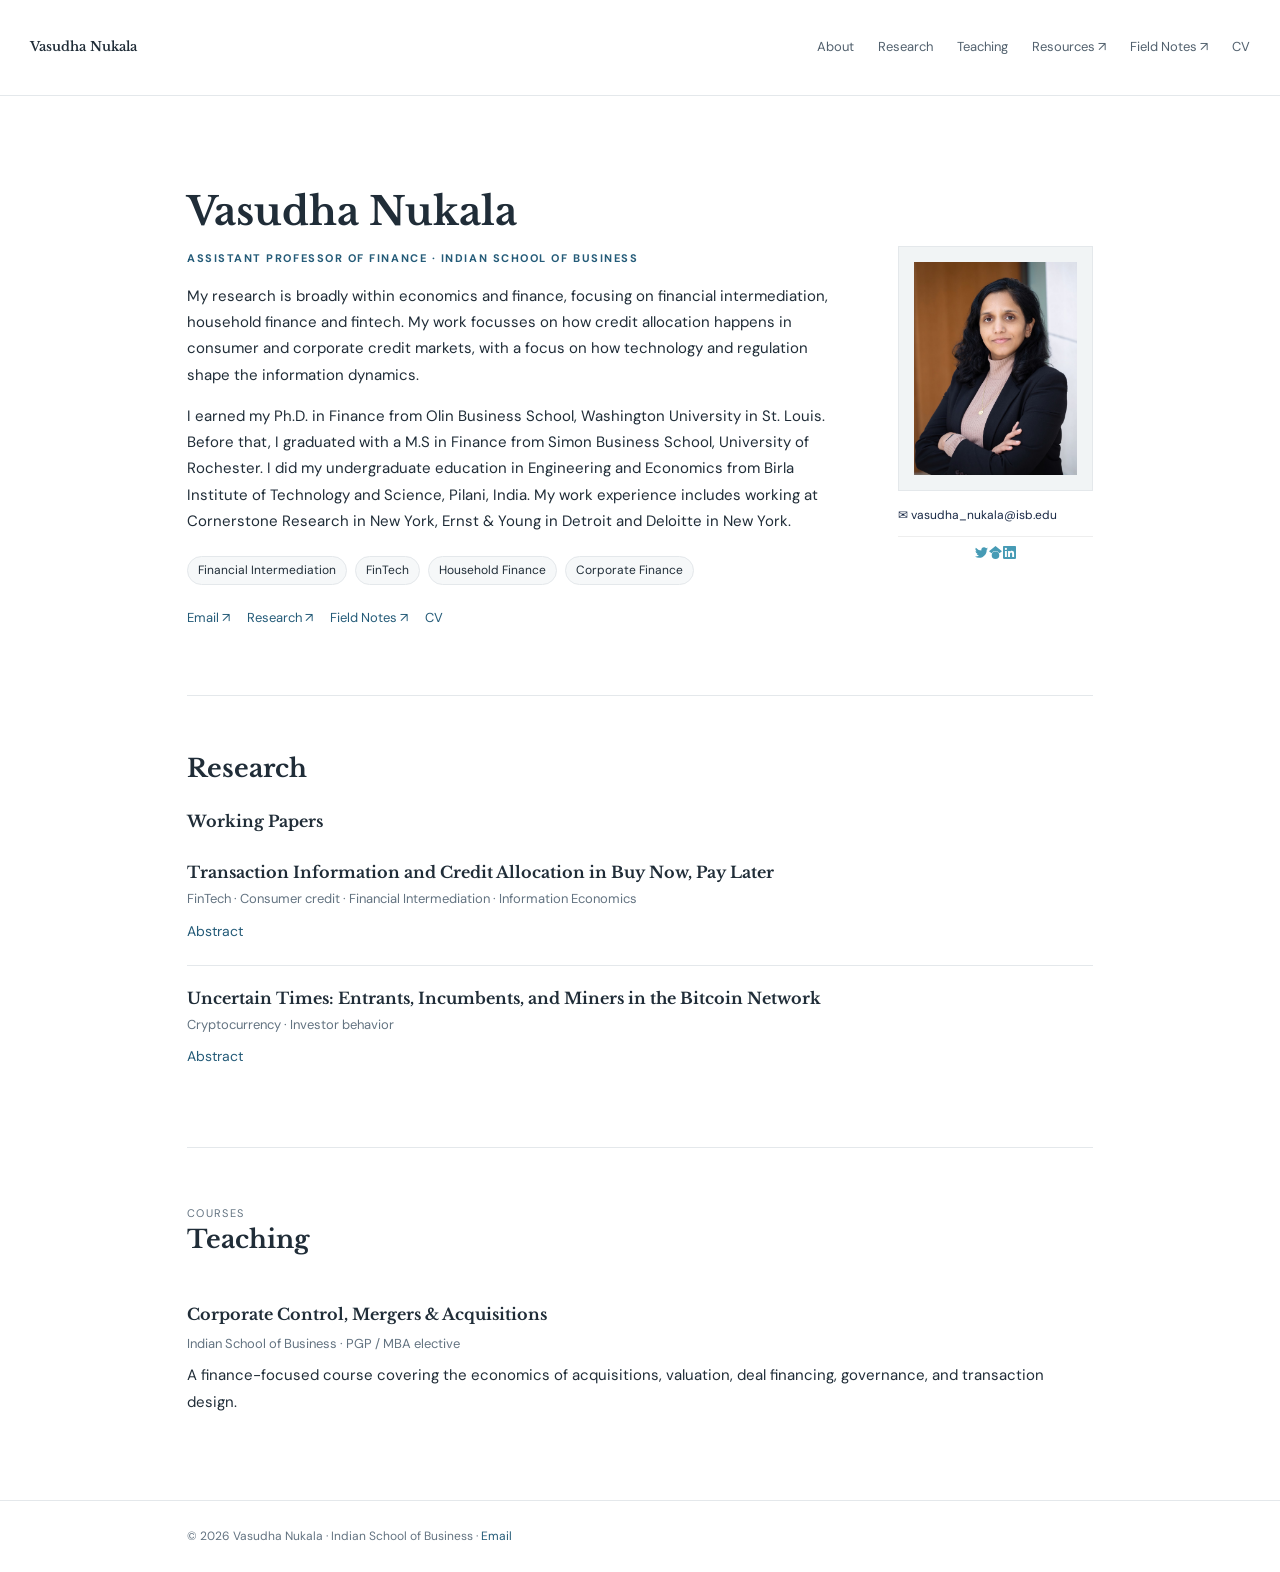
==== index.html @ 5971264e "Update email display with envelope icon" ====
<!doctype html>
<html lang="en">
<head>
  <meta charset="utf-8">
  <meta name="viewport" content="width=device-width, initial-scale=1">
  <meta name="description" content="Vasudha Nukala — Assistant Professor of Finance at the Indian School of Business. Research, teaching and field notes.">
  <title>Vasudha Nukala | Finance</title>
  <link rel="stylesheet" href="style.css">
</head>
<body>

  <!-- NAVIGATION -->
  <header class="top">
    <div class="wrap nav">
      <a class="brand" href="index.html">Vasudha Nukala</a>
      <nav class="links">
        <a href="index.html#about">About</a>
        <a href="index.html#research">Research</a>
        
        <a href="index.html#teaching">Teaching</a>
        <a href="resources/">Resources ↗</a>
        <a href="notebook/">Field Notes ↗</a>
        <a href="index.html#cv">CV</a>
      </nav>
    </div>
  </header>

  <div class="wrap">

    <!-- ABOUT -->
    <section class="hero" id="about" style="border:0">
      <div>
        <h1>Vasudha Nukala</h1>

        <div class="eyebrow">
        Assistant Professor of Finance · Indian School of Business
        </div>
        <p>
          My research is broadly within economics and finance, focusing on financial intermediation, household finance and fintech. 
          My work focusses on how credit allocation happens in consumer and corporate credit markets,  
          with a focus on how technology and regulation shape the information dynamics.
        </p>

        
        <p>
          I earned my Ph.D. in Finance from Olin Business School, Washington University in St. Louis.
          Before that, I graduated with a M.S in Finance from Simon Business School, University of Rochester. 
          I did my undergraduate education in Engineering and Economics from Birla Institute of Technology and Science, Pilani, India. 
          My work experience includes working at Cornerstone Research in New York, Ernst & Young in Detroit and Deloitte in New York. 
        </p>
                                                                                             
        <div class="pills">
          <span class="pill">Financial Intermediation</span>
          <span class="pill">FinTech</span>
          <span class="pill">Household Finance</span>
          <span class="pill">Corporate Finance</span>
        </div>

        <div class="actions">
          <a href="mailto:Vasudha_Nukala@isb.edu">Email ↗</a>
          <a href="research/">Research ↗</a>
          <a href="notebook/">Field Notes ↗</a>
          <a href="#cv">CV </a>
        </div>
      </div>
      <div class="profile">
  <div class="profile">
  <div class="photo">
    <img src="vasudha.jpg" alt="Vasudha Nukala">
  </div>

  <div class="photo-contact">
  <a href="mailto:Vasudha_Nukala@isb.edu">
    <span>✉ vasudha_nukala@isb.edu</span>
  </a>
</div>
    
  <div class="social-links" aria-label="Social profiles">
    <!-- Twitter / X -->
    <a
  class="twitter-link"
  href="https://x.com/vasu_nukala1"
  target="_blank"
  rel="noopener noreferrer"
  aria-label="Twitter"
  title="Twitter"
>
  <svg viewBox="0 0 24 24" aria-hidden="true">
    <path d="M23.954 4.57a10 10 0 0 1-2.825.775 4.958 4.958 0 0 0 2.163-2.723 9.99 9.99 0 0 1-3.127 1.195 4.916 4.916 0 0 0-8.384 4.482A13.944 13.944 0 0 1 1.64 3.162a4.916 4.916 0 0 0 1.523 6.558 4.903 4.903 0 0 1-2.229-.616v.061a4.918 4.918 0 0 0 3.946 4.818 4.935 4.935 0 0 1-2.224.084 4.923 4.923 0 0 0 4.6 3.419A9.869 9.869 0 0 1 0 19.52a13.94 13.94 0 0 0 7.548 2.212c9.057 0 14.01-7.503 14.01-14.01 0-.213-.005-.425-.014-.636a10.013 10.013 0 0 0 2.46-2.548Z"/>
  </svg>
</a>

    <!-- Google Scholar -->
    <a
      href="https://scholar.google.com/citations?user=71y-cvsAAAAJ&amp;hl=en"
      target="_blank"
      rel="noopener noreferrer"
      aria-label="Google Scholar"
      title="Google Scholar"
    >
      <svg viewBox="0 0 24 24" aria-hidden="true">
        <path d="M12 24a7 7 0 1 1 0-14 7 7 0 0 1 0 14ZM12 0 0 9.5l4.838 3.94A8 8 0 0 1 12 9a8 8 0 0 1 7.162 4.44L24 9.5Z"/>
      </svg>
    </a>

    <!-- LinkedIn: replace the feed URL with your profile URL -->
    <a
      href="https://www.linkedin.com/feed/"
      target="_blank"
      rel="noopener noreferrer"
      aria-label="LinkedIn"
      title="LinkedIn"
    >
      <svg viewBox="0 0 24 24" aria-hidden="true">
        <path d="M20.447 20.452h-3.554v-5.569c0-1.328-.027-3.037-1.852-3.037-1.853 0-2.136 1.445-2.136 2.939v5.667H9.351V9h3.414v1.561h.049c.476-.9 1.637-1.85 3.37-1.85 3.601 0 4.267 2.37 4.267 5.455v6.286ZM5.337 7.433a2.062 2.062 0 1 1 0-4.124 2.062 2.062 0 0 1 0 4.124Zm1.782 13.019H3.555V9h3.564v11.452ZM22.225 0H1.771C.792 0 0 .774 0 1.729v20.542C0 23.227.792 24 1.771 24h20.451C23.2 24 24 23.227 24 22.271V1.729C24 .774 23.2 0 22.222 0Z"/>
      </svg>
    </a>
  </div>
</div>
  </div>

    </section>

    <!-- RESEARCH -->
    <section id="research">
      <h2>Research</h2>

      <h3>Working Papers</h3>

      <div class="paper">
        <h3>Transaction Information and Credit Allocation in Buy Now, Pay Later</h3>
        <div class="meta">FinTech · Consumer credit · Financial Intermediation · Information Economics </div>
        <details>
          <summary>Abstract</summary>
          <p>
            We study how transaction-level information affects screening and the allocation of consumer credit in buy now, pay later lending. 
            Using lender application and loan data and randomized approvals, the project examines the information content of transaction signals and 
            their implications for access to credit and borrower outcomes.
          </p>
        </details>
      </div>

      <div class="paper">
        <h3>Uncertain Times: Entrants, Incumbents, and Miners in the Bitcoin Network</h3>
        <div class="meta">Cryptocurrency · Investor behavior  </div>
        <details>
          <summary>Abstract</summary>
          <p>This project examines how economic uncertainty affects entry and trading behavior in the Bitcoin network, distinguishing new users, existing holders, and miners.</p>
        </details>
      </div>

     <!-- RESEARCH IN PROGRESS - HIDDEN FOR NOW

    <h3 style="margin-top:35px">Research in Progress</h3>

    <div class="paper">
      <h3>Private Credit, BDCs, and Financial Intermediation</h3>
      <div class="meta">Private credit · Bank and nonbank lending</div>
      </div>

    <div class="paper">
    <h3>Gender Norms and Financial Control Within Households</h3>
    <div class="meta">Household finance · India</div>
    </div>

    <div class="paper">
    <h3>Privacy, Information, and FinTech Credit Markets</h3>
    <div class="meta">FinTech · Data regulation</div>
    </div>

    -->
      
    </section>

 <!-- PRESENTATIONS - HIDDEN FOR NOW
    <section id="presentations">
      <div class="section-kicker">Conferences &amp; seminars</div>
      <h2>Presentations</h2>
      <div class="year">
        <strong>2026</strong>
        <ul class="clean">
          <li>ABFER, Singapore — research poster</li>
          <li>Boulder Summer Conference — research poster</li>
          <li>Midwest Finance Association, Chicago — discussant</li>
        </ul>
      </div>
      <p class="meta">Selected activities only. Please verify formal conference names and presentation roles before publishing.</p>
    </section>
-->
    <!-- TEACHING -->
    <section id="teaching">
      <div class="section-kicker">Courses</div>
      <h2>Teaching</h2>
      <div class="paper">
        <h3>Corporate Control, Mergers &amp; Acquisitions</h3>
        <p class="meta">Indian School of Business · PGP / MBA elective</p>
        <p>A finance-focused course covering the economics of acquisitions, valuation, deal financing, governance, and transaction design.</p>
      </div>
    </section>


  </div>

  <!-- FOOTER -->
  <footer class="footer">
    <div class="wrap">© 2026 Vasudha Nukala · Indian School of Business · <a href="mailto:vasudha_nukala@isb.edu">Email</a></div>
  </footer>

</body>
</html>
---- style.css ----
/* ==========================================
   1. FONTS
   ========================================== */

@import url('https://fonts.googleapis.com/css2?family=DM+Sans:wght@400;500;600;700&family=Libre+Baskerville:wght@400;700&display=swap');


/* ==========================================
   2. COLORS
   ========================================== */

:root {
  --ink: #202d38;
  --muted: #637381;
  --accent: #245b78;
  --line: #e4e8eb;
  --paper: #fff;
  --soft: #f6f8f9;
}


/* ==========================================
   3. GENERAL PAGE STYLING
   ========================================== */

* {
  box-sizing: border-box;
}

html {
  scroll-behavior: smooth;
}

body {
  margin: 0;
  background: var(--paper);
  color: var(--ink);
  font: 15px/1.75 'DM Sans', Arial, sans-serif;
}

a {
  color: var(--accent);
  text-decoration: none;
}

a:hover {
  text-decoration: underline;
}


/* ==========================================
   4. PAGE WIDTH
   ========================================== */

.wrap {
  max-width: 970px;
  margin: auto;
  padding: 0 32px;
}


/* ==========================================
   5. HEADER AND NAVIGATION
   ========================================== */

.top {
  position: sticky;
  top: 0;
  background: rgba(255, 255, 255, .97);
  border-bottom: 1px solid var(--line);
  z-index: 5;
}

.nav {
  display: flex;
  justify-content: space-between;
  align-items: center;
  gap: 16px;
  min-height: 68px;
}

.brand {
  font-family: 'Libre Baskerville', Georgia, serif;
  font-size: 17px;
  font-weight: bold;
  color: var(--ink);
}

.links {
  display: flex;
  gap: 21px;
  flex-wrap: wrap;
  font-size: 13px;
}

.links a {
  color: #52616e;
}


/* ==========================================
   6. HOMEPAGE INTRODUCTION
   ========================================== */

.hero {
  display: grid;
  grid-template-columns: 1fr 195px;
  gap: 50px;
  align-items: center;
  padding: 80px 0 65px;
}

.eyebrow {
  text-transform: uppercase;
  letter-spacing: .14em;
  font-size: 11px;
  color: var(--accent);
  font-weight: 700;
}


/* ==========================================
   7. HEADINGS
   ========================================== */

h1,
h2,
h3 {
  font-family: 'Libre Baskerville', Georgia, serif;
  line-height: 1.35;
}

h1 {
  font-size: 39px;
  margin: 10px 0;
}

h2 {
  font-size: 25px;
  margin: 0 0 25px;
}

h3 {
  font-size: 16px;
  margin: 0 0 8px;
}

.hero p {
  max-width: 650px;
}


/* ==========================================
   8. TEXT AND METADATA
   ========================================== */

.muted,
.meta {
  color: var(--muted);
}

.meta {
  font-size: 13px;
}


/* ==========================================
   9. PROFILE PHOTOGRAPH
   ========================================== */

.photo {
  height: 245px;
  background: #f1f4f5;
  border: 1px solid var(--line);
  display: flex;
  align-items: center;
  justify-content: center;
  color: #8896a1;
  text-align: center;
  font-size: 12px;
  padding: 15px;
}

.photo img {
  width: 100%;
  height: 100%;
  object-fit: cover;
}


/* ==========================================
   10. RESEARCH INTEREST TAGS
   ========================================== */

.pills {
  display: flex;
  flex-wrap: wrap;
  gap: 8px;
  margin: 22px 0;
}

.pill {
  font-size: 12px;
  background: var(--soft);
  border: 1px solid var(--line);
  padding: 3px 10px;
  border-radius: 20px;
}


/* ==========================================
   11. QUICK LINKS
   ========================================== */

.actions {
  display: flex;
  gap: 17px;
  flex-wrap: wrap;
  font-size: 13px;
}


/* ==========================================
   12. PAGE SECTIONS
   ========================================== */

section {
  padding: 56px 0;
  border-top: 1px solid var(--line);
}

.section-kicker {
  font-size: 11px;
  text-transform: uppercase;
  letter-spacing: .12em;
  color: var(--muted);
}


/* ==========================================
   13. RESEARCH PAPERS
   ========================================== */

.paper {
  padding: 22px 0;
  border-bottom: 1px solid var(--line);
}

.paper:last-child {
  border: 0;
}

.paper h3 {
  margin: 0 0 4px;
}

.paper p {
  margin: 7px 0;
}

.paper details {
  margin-top: 8px;
  font-size: 14px;
}

.paper summary {
  color: var(--accent);
  cursor: pointer;
  display: inline-block;
}


/* ==========================================
   14. PRESENTATIONS BY YEAR
   ========================================== */

.year {
  display: grid;
  grid-template-columns: 85px 1fr;
  gap: 15px;
  margin: 20px 0;
}

.year strong {
  color: var(--accent);
}


/* ==========================================
   15. LISTS
   ========================================== */

ul.clean {
  padding-left: 19px;
  margin: 0;
}

li {
  margin: 6px 0;
}


/* ==========================================
   16. FOOTER
   ========================================== */

.footer {
  border-top: 1px solid var(--line);
  padding: 25px 0;
  color: var(--muted);
  font-size: 12px;
}


/* ==========================================
   17. NOTEBOOK PAGE
   ========================================== */

.notebook {
  max-width: 740px;
  margin: 65px auto 90px;
  padding: 0 30px;
}

.notebook h1 {
  font-size: 32px;
}

.notebook h2 {
  font-size: 20px;
  margin-top: 50px;
  border-bottom: 1px solid var(--line);
  padding-bottom: 12px;
}

.entry {
  display: flex;
  justify-content: space-between;
  gap: 20px;
  padding: 12px 0;
  border-bottom: 1px solid #eef0f2;
}

.entry span {
  color: var(--muted);
  font-size: 12px;
  white-space: nowrap;
}


/* ==========================================
   18. NOTE BOXES
   ========================================== */

.note {
  background: var(--soft);
  padding: 15px 18px;
  font-size: 13px;
  color: var(--muted);
  border-left: 2px solid var(--accent);
}


/* ==========================================
   19. MOBILE RESPONSIVENESS
   ========================================== */

@media (max-width: 720px) {

  .wrap {
    padding: 0 20px;
  }

  .nav {
    align-items: flex-start;
    padding: 15px 0;
    flex-direction: column;
  }

  .links {
    gap: 12px;
  }

  .hero {
    grid-template-columns: 1fr;
    padding: 42px 0;
    gap: 20px;
  }

  .photo {
    height: 170px;
    width: 145px;
    grid-row: 1;
  }

  h1 {
    font-size: 31px;
  }

  .year {
    grid-template-columns: 1fr;
    gap: 0;
  }

  section {
    padding: 40px 0;
  }

}


/* HEADER LAYOUT */

.top .wrap {
  max-width: none;
  width: 100%;
  padding-left: 30px;
  padding-right: 30px;
  box-sizing: border-box;
}

.nav {
  display: flex;
  justify-content: space-between;
  align-items: center;
}

.links {
  display: flex;
  align-items: center;
  gap: 24px;
  margin-left: auto;
}

/* HEADER HEIGHT */

.top .nav {
  min-height: 95px;
}

.brand {
  font-size: 22px;
  font-weight: 600;
}

.social-links {
  display: flex;
  justify-content: center;
  align-items: center;
  gap: 8px;
  margin-top: 10px;
}

.social-links a {
  display: inline-flex;
  align-items: center;
  justify-content: center;
  width: 16px;
  height: 16px;
  color: #217a95;
  text-decoration: none;
}

.social-links svg {
  width: 14px;
  height: 14px;
  fill: currentColor;
}

.social-links a:hover {
  color: #14546a;
}

.social-links a:focus-visible {
  outline: 2px solid #217a95;
  outline-offset: 3px;
}

.profile .social-links {
  display: flex;
  justify-content: center;
  align-items: center;
  gap: 7px;
  margin-top: 8px;
}

.profile .social-links a {
  display: inline-flex;
  align-items: center;
  justify-content: center;
  width: 14px;
  height: 14px;
  min-width: 0;
  min-height: 0;
  padding: 0;
  border: 0;
  background: none;
  color: #217a95;
  text-decoration: none;
}

.profile .social-links svg {
  display: block;
  width: 12px;
  height: 12px;
  fill: currentColor;
}

.profile .social-links .twitter-link {
  color: #1da1f2;
}

.profile .social-links {
  display: flex;
  justify-content: center;
  align-items: center;
  gap: 0;
  margin-top: 8px;
}

.profile .social-links a,
.profile .social-links .twitter-link {
  width: 14px;
  height: 14px;
  padding: 0;
  margin: 0;
  color: #479bb5;
}

.profile .social-links svg {
  display: block;
  width: 13px;
  height: 13px;
  fill: currentColor;
}

.photo-contact {
  margin-top: 14px;
  border-bottom: 1px solid #eeeeee;
  padding-bottom: 10px;
}

.photo-contact a {
  display: flex;
  align-items: center;
  gap: 9px;
  color: #172744;
  font-size: 12px;
  text-decoration: none;
}

.photo-contact svg {
  width: 14px;
  height: 14px;
  flex-shrink: 0;
  fill: none;
  stroke: #b8b8b8;
  stroke-width: 1.4;
}

.photo-contact a:hover {
  text-decoration: underline;
}

.top .brand,
.top .links a {
  font-size: 13px;
}
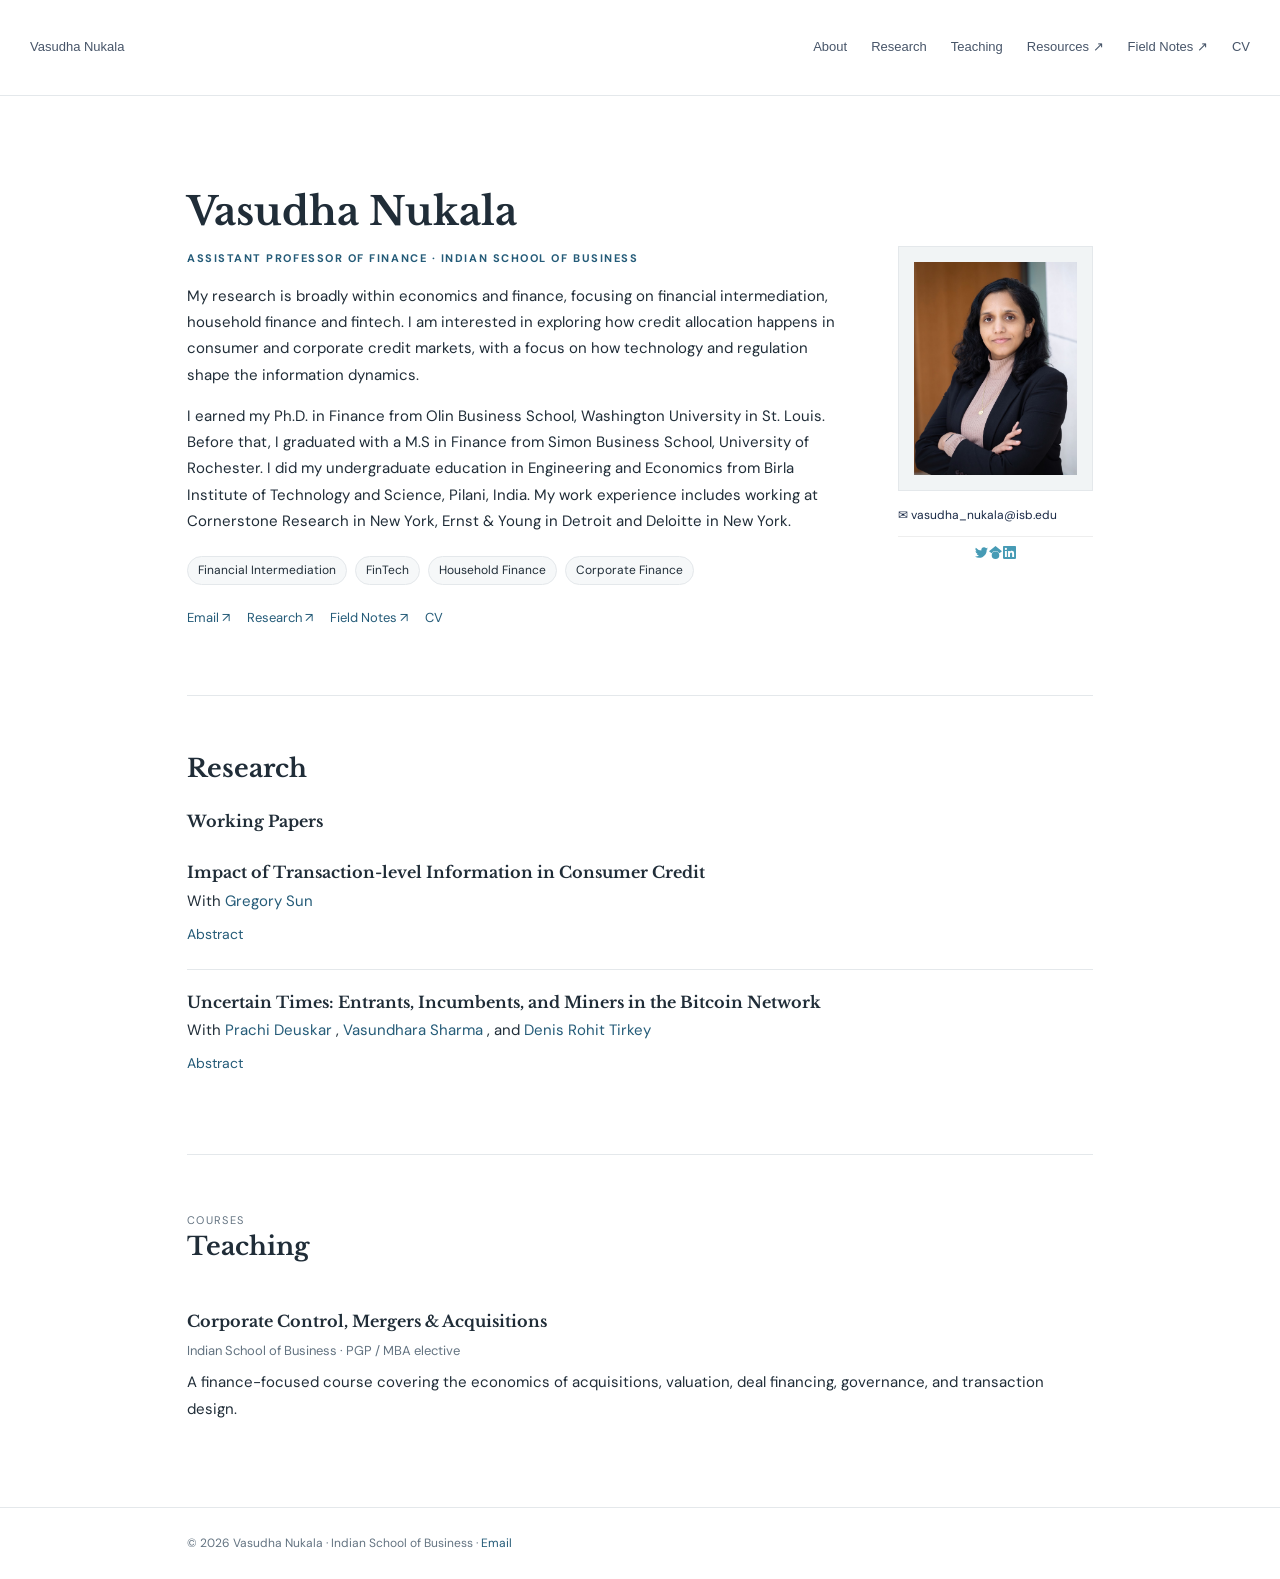
==== commit 67d8521f: "Revise research description and add co-authors Updated research focus and added co-authors for paper" ====
--- a/index.html
+++ b/index.html
@@ -37,7 +37,7 @@
         </div>
         <p>
           My research is broadly within economics and finance, focusing on financial intermediation, household finance and fintech. 
-          My work focusses on how credit allocation happens in consumer and corporate credit markets,  
+          I am interested in exploring how credit allocation happens in consumer and corporate credit markets,  
           with a focus on how technology and regulation shape the information dynamics.
         </p>
 
@@ -128,24 +128,54 @@
       <h3>Working Papers</h3>
 
       <div class="paper">
-        <h3>Transaction Information and Credit Allocation in Buy Now, Pay Later</h3>
-        <div class="meta">FinTech · Consumer credit · Financial Intermediation · Information Economics </div>
+        <h3>Impact of Transaction-level Information in Consumer Credit</h3>
+        <div class="coauthors">
+        With <a href="https://sites.google.com/view/gregory-sun" target="_blank" rel="noopener">
+          Gregory Sun
+          </a>
+        </div>
+        
+        
         <details>
           <summary>Abstract</summary>
           <p>
-            We study how transaction-level information affects screening and the allocation of consumer credit in buy now, pay later lending. 
-            Using lender application and loan data and randomized approvals, the project examines the information content of transaction signals and 
-            their implications for access to credit and borrower outcomes.
+           Does granular data fintech lenders observe at point-of-sale help or harm consumers? 
+            Using applications data from an online lender, we show transaction data predicts default and shapes approval and pricing. 
+            A lender-run experiment originating otherwise-rejected applications establishes the access margin, where these applicants default more than twice as often as similar approved borrowers. 
+            On pricing, a structural model shows richer information does not enable surplus-extracting personalized pricing because the lender prices near-competitively. 
+            Restricting lenders to credit-bureau data would deny credit to more than one in ten approved borrowers while admitting worse risks. 
+            Transaction data therefore benefits consumers primarily through allocation.
           </p>
         </details>
       </div>
 
+      
       <div class="paper">
         <h3>Uncertain Times: Entrants, Incumbents, and Miners in the Bitcoin Network</h3>
-        <div class="meta">Cryptocurrency · Investor behavior  </div>
+        <div class="coauthors">
+        With
+        <a href="https://www.prachideuskar.com" target="_blank" rel="noopener">
+        Prachi Deuskar </a>,
+        <a href="https://www.isb.edu/faculty-and-research/faculty-directory/vasundhara-sharma" target="_blank" rel="noopener">
+          Vasundhara Sharma </a>,
+        and
+        <a href="" target="_blank" rel="noopener">
+        Denis Rohit Tirkey </a>
+        </div>
+        
         <details>
           <summary>Abstract</summary>
-          <p>This project examines how economic uncertainty affects entry and trading behavior in the Bitcoin network, distinguishing new users, existing holders, and miners.</p>
+          <p>
+            Cryptocurrency value depends on network adoption, yet the forces driving network evolution remain poorly understood. 
+            We investigate how cryptocurrency networks respond to economic policy uncertainty, combining a cross-country panel of application downloads with transaction-level Bitcoin data 
+            from 2014-2024 to trace adoption and participant behavior. 
+            Crypto-app downloads rise with country-level policy uncertainty while comparable non-crypto apps do not, isolating a crypto-specific response.
+            On-chain, network expansion reflects complementary responses across participants. New users enter as net buyers, while incumbents and miners move toward the sell side. 
+            Simultaneously, new miners enter, committing capital and strengthening network infrastructure, consistent with liquidity provision by incumbents rather than informed exit. 
+            These patterns remain strong during uncertainty episodes exogenous to macrofinancial conditions and reverse when crypto-native uncertainty dominates, 
+            supporting the demand-for-policy-insulation channel. Together, our findings show how policy uncertainty expands cryptocurrency networks while reallocating 
+            liquidity and infrastructure provision across participants, revealing how uncertainty impacts network evolution. 
+          </p>
         </details>
       </div>
 
--- a/style.css
+++ b/style.css
@@ -567,3 +567,13 @@
 .top .links a {
   font-size: 13px;
 }
+
+header.top a.brand,
+header.top nav.links a {
+  font-family: Arial, sans-serif !important;
+  font-size: 13px !important;
+  font-weight: 400 !important;
+  font-style: normal !important;
+  letter-spacing: normal !important;
+  color: #475569 !important;
+}
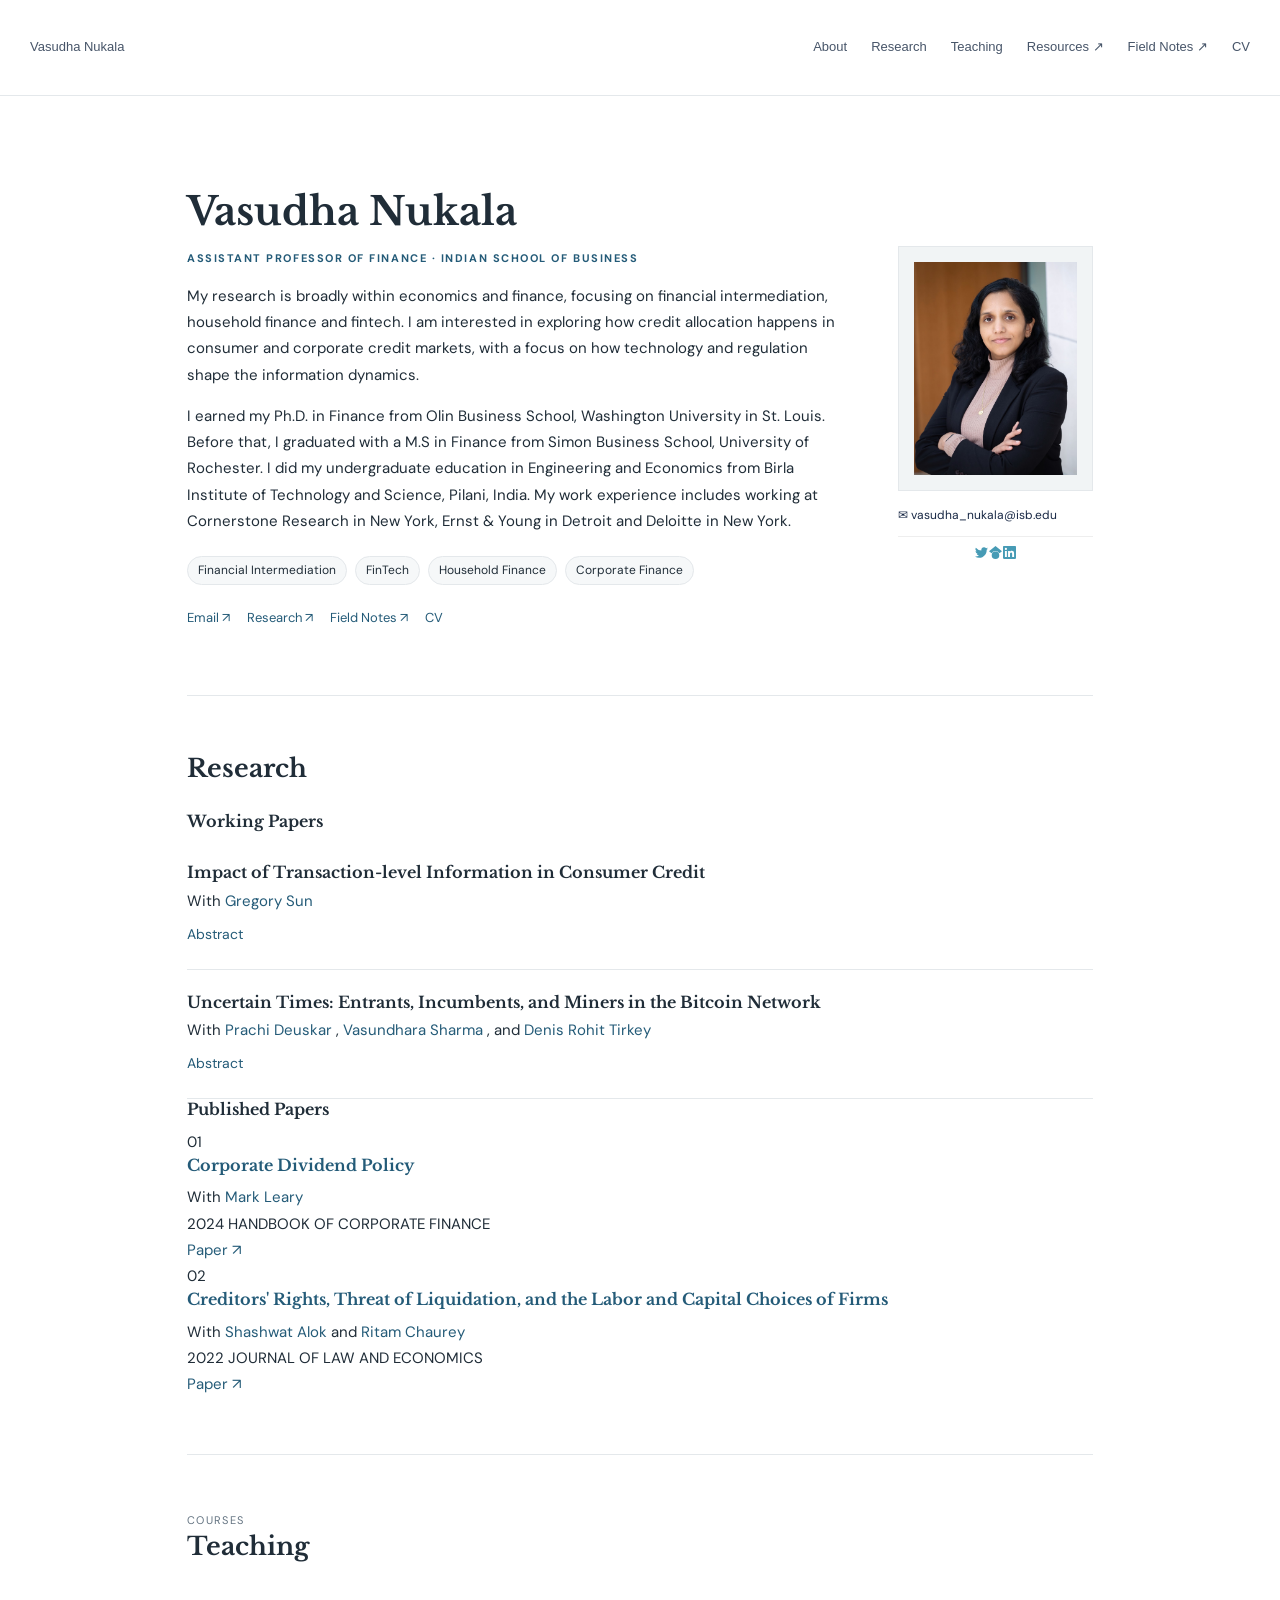
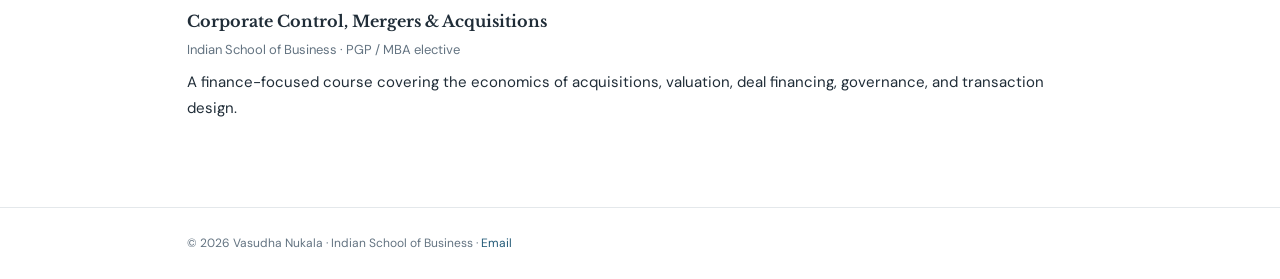
==== commit d7a26b78: "Add published papers section to index.html Added section for published papers with details and links" ====
--- a/index.html
+++ b/index.html
@@ -199,6 +199,59 @@
     </div>
 
     -->
+
+
+      
+<!-- PUBLISHED PAPERS -->
+<h3 class="research-subheading">Published Papers</h3>
+
+<div class="published-paper">
+  <div class="paper-number">01</div>
+  <div class="published-paper-content">
+    <h3>
+      <a href="PAPER_URL">Corporate Dividend Policy</a>
+    </h3>
+
+    <div class="coauthors">
+      With <a href="https://sites.wustl.edu/leary/">Mark Leary</a>
+    </div>
+
+    <div class="publication-info">
+      <span>2024</span>
+      <span class="journal-badge">HANDBOOK OF CORPORATE FINANCE</span>
+    </div>
+
+    <div class="paper-links">
+      <a href="https://www.elgaronline.com/edcollchap/book/9781800373891/book-part-9781800373891-10.xml">Paper ↗</a>
+    </div>
+  </div>
+</div>
+
+<div class="published-paper">
+  <div class="paper-number">02</div>
+  <div class="published-paper-content">
+    <h3>
+      <a href="PAPER_URL">
+        Creditors' Rights, Threat of Liquidation, and the Labor and Capital Choices of Firms
+      </a>
+    </h3>
+
+    <div class="coauthors">
+      With <a href="https://www.shashwatalok.com">Shashwat Alok</a>
+      and <a href="https://sites.google.com/site/ritamchaurey/home">Ritam Chaurey</a>
+    </div>
+
+    <div class="publication-info">
+      <span>2022</span>
+      <span class="journal-badge">JOURNAL OF LAW AND ECONOMICS</span>
+    </div>
+
+    <div class="paper-links">
+      <a href="https://www.journals.uchicago.edu/doi/full/10.1086/720962">Paper ↗</a>
+    </div>
+  </div>
+</div>
+
       
     </section>
 
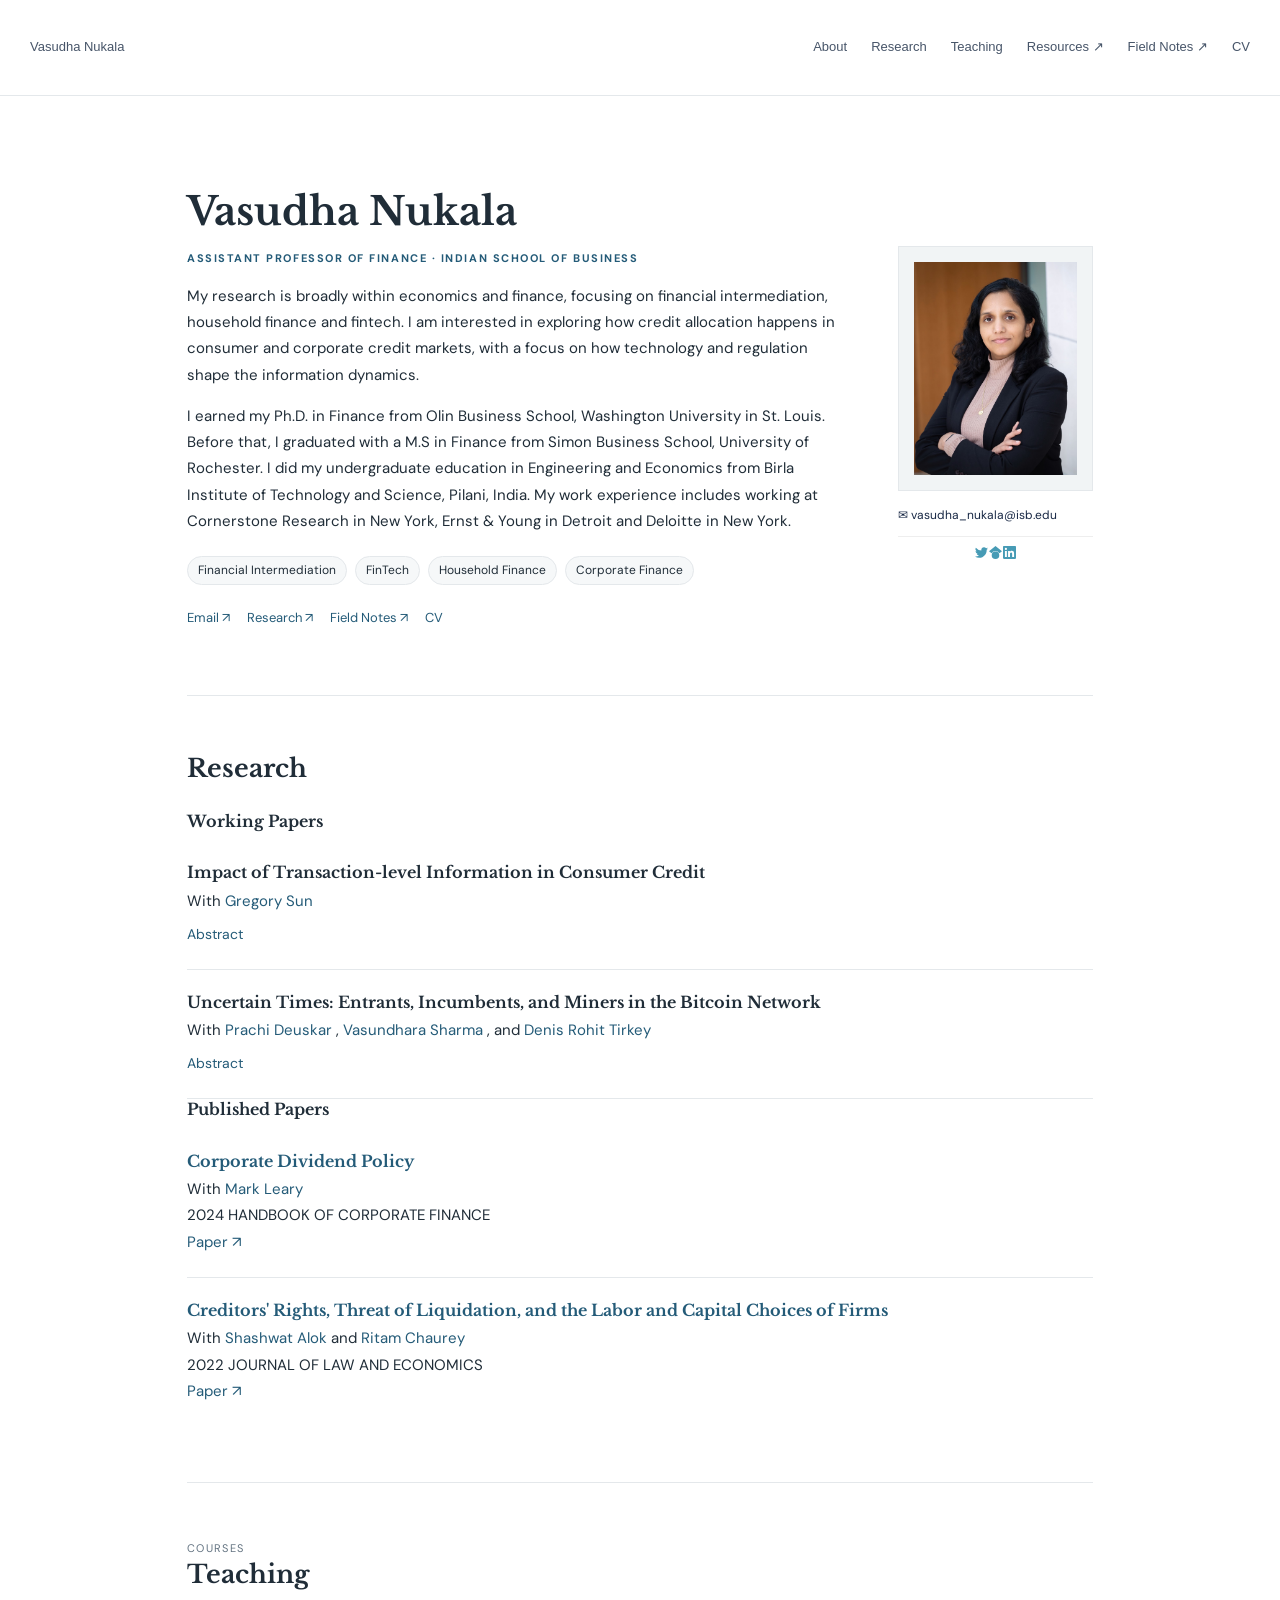
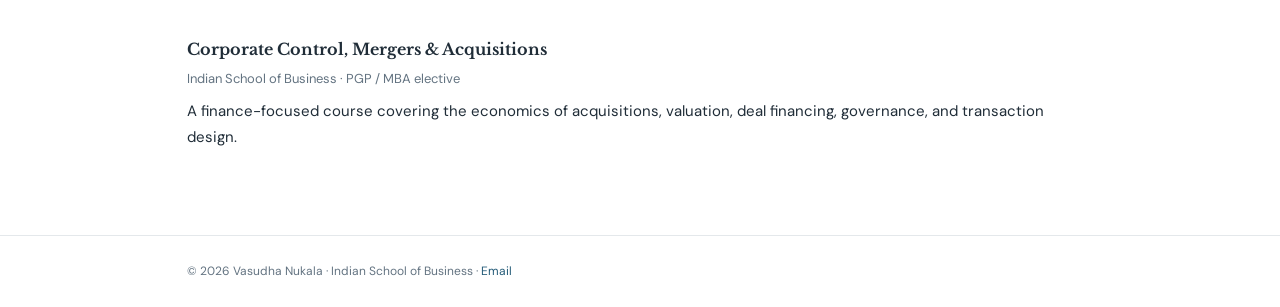
==== commit 445493b4: "Update published papers section in index.html" ====
--- a/index.html
+++ b/index.html
@@ -200,57 +200,61 @@
 
     -->
 
-
-      
+    
 <!-- PUBLISHED PAPERS -->
 <h3 class="research-subheading">Published Papers</h3>
 
-<div class="published-paper">
-  <div class="paper-number">01</div>
-  <div class="published-paper-content">
-    <h3>
-      <a href="PAPER_URL">Corporate Dividend Policy</a>
-    </h3>
-
-    <div class="coauthors">
-      With <a href="https://sites.wustl.edu/leary/">Mark Leary</a>
-    </div>
-
-    <div class="publication-info">
-      <span>2024</span>
-      <span class="journal-badge">HANDBOOK OF CORPORATE FINANCE</span>
-    </div>
-
-    <div class="paper-links">
-      <a href="https://www.elgaronline.com/edcollchap/book/9781800373891/book-part-9781800373891-10.xml">Paper ↗</a>
-    </div>
-  </div>
-</div>
-
-<div class="published-paper">
-  <div class="paper-number">02</div>
-  <div class="published-paper-content">
-    <h3>
-      <a href="PAPER_URL">
-        Creditors' Rights, Threat of Liquidation, and the Labor and Capital Choices of Firms
-      </a>
-    </h3>
-
-    <div class="coauthors">
-      With <a href="https://www.shashwatalok.com">Shashwat Alok</a>
-      and <a href="https://sites.google.com/site/ritamchaurey/home">Ritam Chaurey</a>
-    </div>
-
-    <div class="publication-info">
-      <span>2022</span>
-      <span class="journal-badge">JOURNAL OF LAW AND ECONOMICS</span>
-    </div>
-
-    <div class="paper-links">
-      <a href="https://www.journals.uchicago.edu/doi/full/10.1086/720962">Paper ↗</a>
-    </div>
-  </div>
-</div>
+<div class="paper">
+  <h3>
+    <a href="https://www.elgaronline.com/edcollchap/book/9781800373891/book-part-9781800373891-10.xml"
+       target="_blank" rel="noopener">
+      Corporate Dividend Policy
+    </a>
+  </h3>
+
+  <div class="coauthors">
+    With <a href="https://sites.wustl.edu/leary/"
+            target="_blank" rel="noopener">Mark Leary</a>
+  </div>
+
+  <div class="publication-info">
+    <span>2024</span>
+    <span class="journal-badge">HANDBOOK OF CORPORATE FINANCE</span>
+  </div>
+
+  <div class="paper-links">
+    <a href="https://www.elgaronline.com/edcollchap/book/9781800373891/book-part-9781800373891-10.xml"
+       target="_blank" rel="noopener">Paper ↗</a>
+  </div>
+</div>
+
+<div class="paper">
+  <h3>
+    <a href="https://www.journals.uchicago.edu/doi/full/10.1086/720962"
+       target="_blank" rel="noopener">
+      Creditors' Rights, Threat of Liquidation, and the Labor and Capital Choices of Firms
+    </a>
+  </h3>
+
+  <div class="coauthors">
+    With <a href="https://www.shashwatalok.com"
+            target="_blank" rel="noopener">Shashwat Alok</a>
+    and <a href="https://sites.google.com/site/ritamchaurey/home"
+           target="_blank" rel="noopener">Ritam Chaurey</a>
+  </div>
+
+  <div class="publication-info">
+    <span>2022</span>
+    <span class="journal-badge">JOURNAL OF LAW AND ECONOMICS</span>
+  </div>
+
+  <div class="paper-links">
+    <a href="https://www.journals.uchicago.edu/doi/full/10.1086/720962"
+       target="_blank" rel="noopener">Paper ↗</a>
+  </div>
+</div>
+
+      
 
       
     </section>
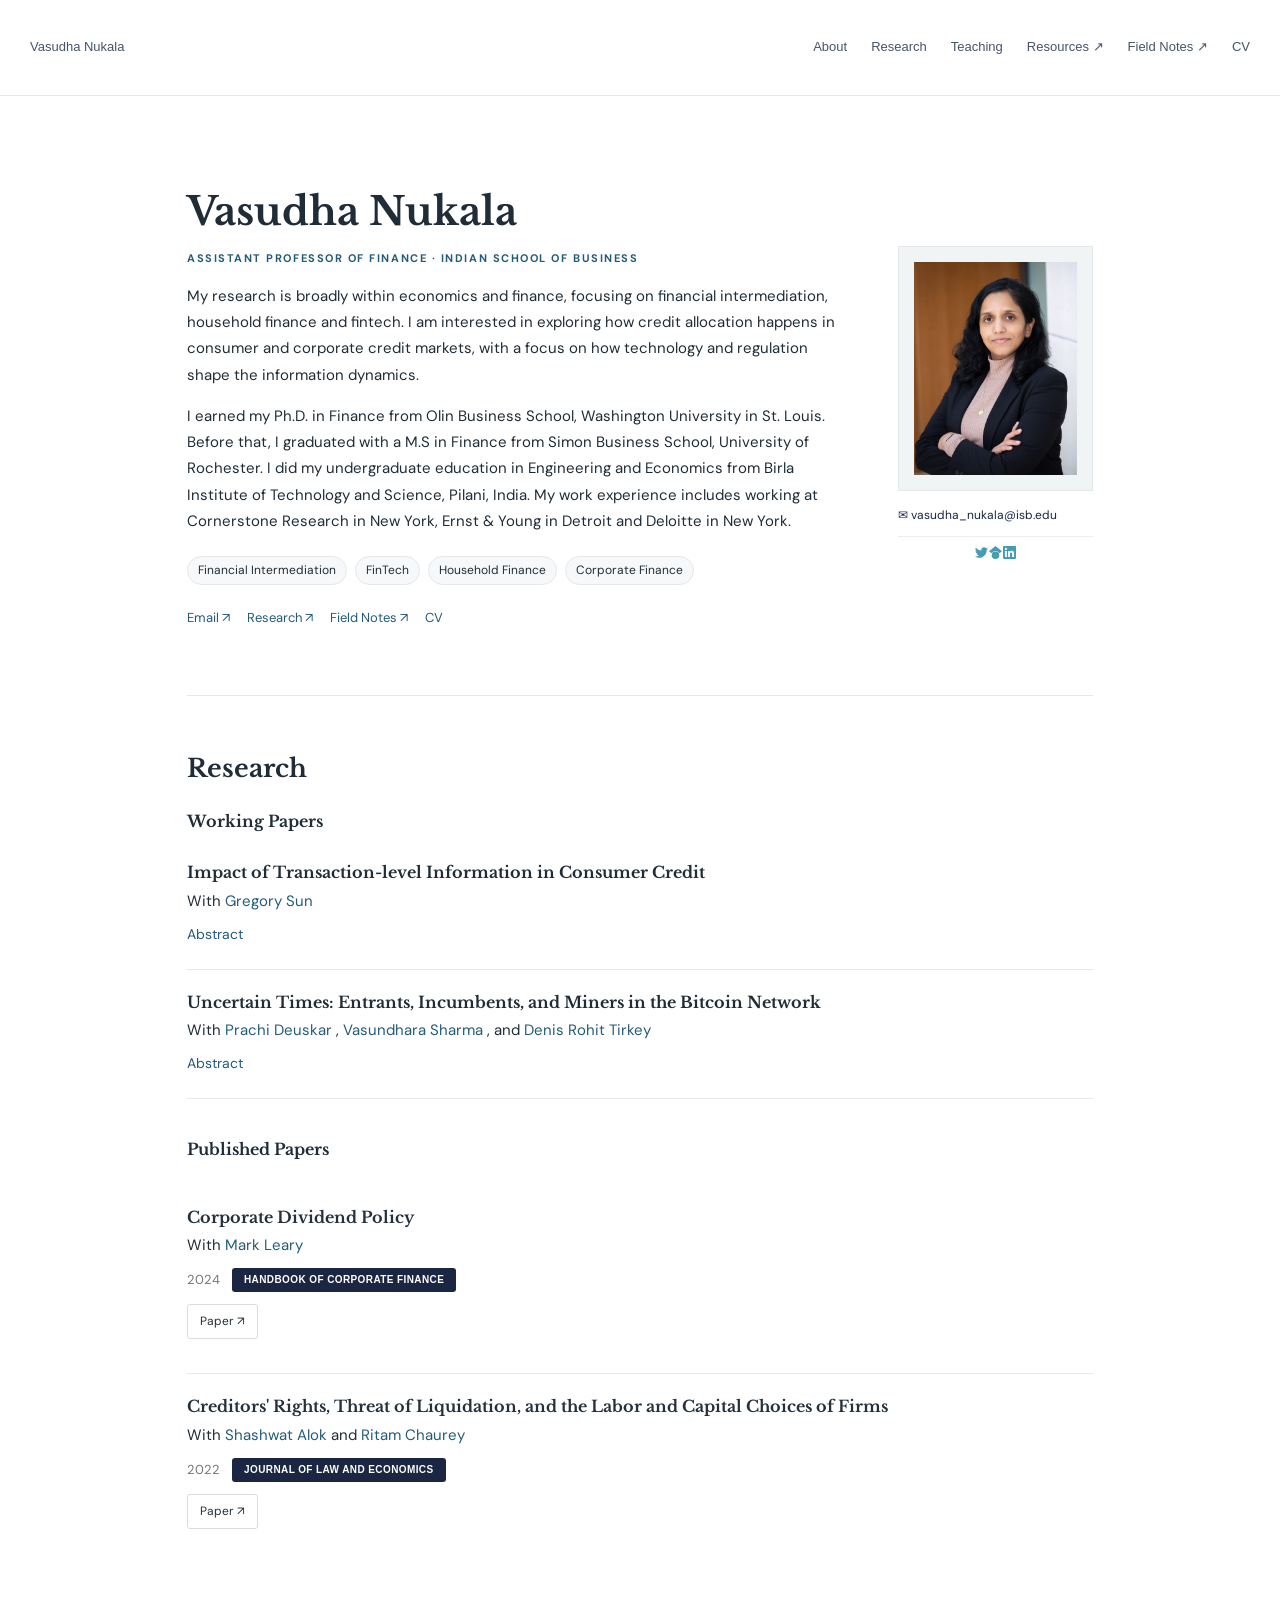
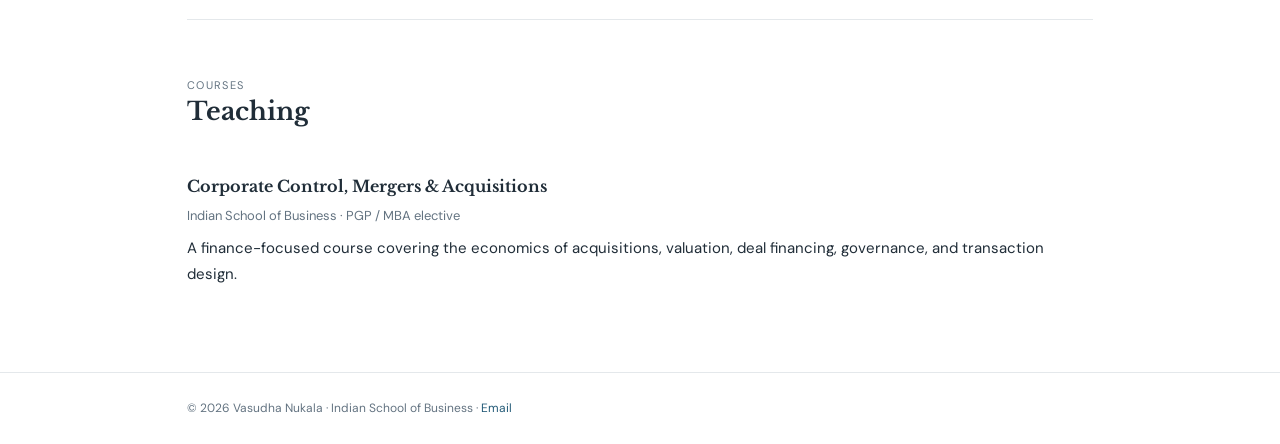
==== commit 99c2cd91: "Update stylesheet link to include version query" ====
--- a/index.html
+++ b/index.html
@@ -5,7 +5,7 @@
   <meta name="viewport" content="width=device-width, initial-scale=1">
   <meta name="description" content="Vasudha Nukala — Assistant Professor of Finance at the Indian School of Business. Research, teaching and field notes.">
   <title>Vasudha Nukala | Finance</title>
-  <link rel="stylesheet" href="style.css">
+  <link rel="stylesheet" href="style.css?v=2">
 </head>
 <body>
 
--- a/style.css
+++ b/style.css
@@ -577,3 +577,118 @@
   letter-spacing: normal !important;
   color: #475569 !important;
 }
+
+/* Published Papers heading */
+.research-subheading {
+  margin-top: 40px;
+  margin-bottom: 24px;
+}
+
+/* Make published paper titles match working papers */
+.paper h3 a {
+  color: inherit;
+  text-decoration: none;
+}
+
+.paper h3 a:hover {
+  color: var(--accent);
+}
+
+/* Publication year and journal badge */
+.publication-info {
+  display: flex;
+  align-items: center;
+  flex-wrap: wrap;
+  gap: 12px;
+  margin: 10px 0;
+  font-size: 13px;
+  color: #777;
+}
+
+/* Dark navy journal badge */
+.journal-badge {
+  display: inline-block;
+  background: #1b2742;
+  color: #ffffff;
+  padding: 5px 12px;
+  border-radius: 3px;
+  font-family: Arial, sans-serif;
+  font-size: 10px;
+  font-weight: 700;
+  letter-spacing: 0.04em;
+  line-height: 1.4;
+}
+
+/* Paper link button */
+.paper-links {
+  margin: 12px 0;
+  font-size: 12px;
+}
+
+.paper-links a {
+  display: inline-block;
+  padding: 5px 10px;
+  border: 1px solid #d8dde2;
+  border-radius: 3px;
+  text-decoration: none;
+  color: var(--ink);
+}
+
+.paper-links a:hover {
+  border-color: var(--accent);
+  color: var(--accent);
+}
+
+/* Published paper title links */
+#research .paper h3 a {
+  color: #24313c;
+  text-decoration: none;
+}
+
+#research .paper h3 a:hover {
+  color: #286183;
+}
+
+/* Year and publication badge */
+#research .publication-info {
+  display: flex;
+  align-items: center;
+  flex-wrap: wrap;
+  gap: 12px;
+  margin: 10px 0;
+  font-size: 13px;
+  color: #777777;
+}
+
+#research .journal-badge {
+  display: inline-block;
+  background-color: #1b2742;
+  color: #ffffff;
+  padding: 5px 12px;
+  border-radius: 3px;
+  font-family: Arial, sans-serif;
+  font-size: 10px;
+  font-weight: 700;
+  letter-spacing: 0.04em;
+  line-height: 1.4;
+}
+
+/* Outlined paper button */
+#research .paper-links {
+  margin: 12px 0;
+}
+
+#research .paper-links a {
+  display: inline-block;
+  padding: 6px 12px;
+  border: 1px solid #d8dde2;
+  border-radius: 3px;
+  color: #24313c;
+  text-decoration: none;
+  font-size: 12px;
+}
+
+#research .paper-links a:hover {
+  border-color: #286183;
+  color: #286183;
+}
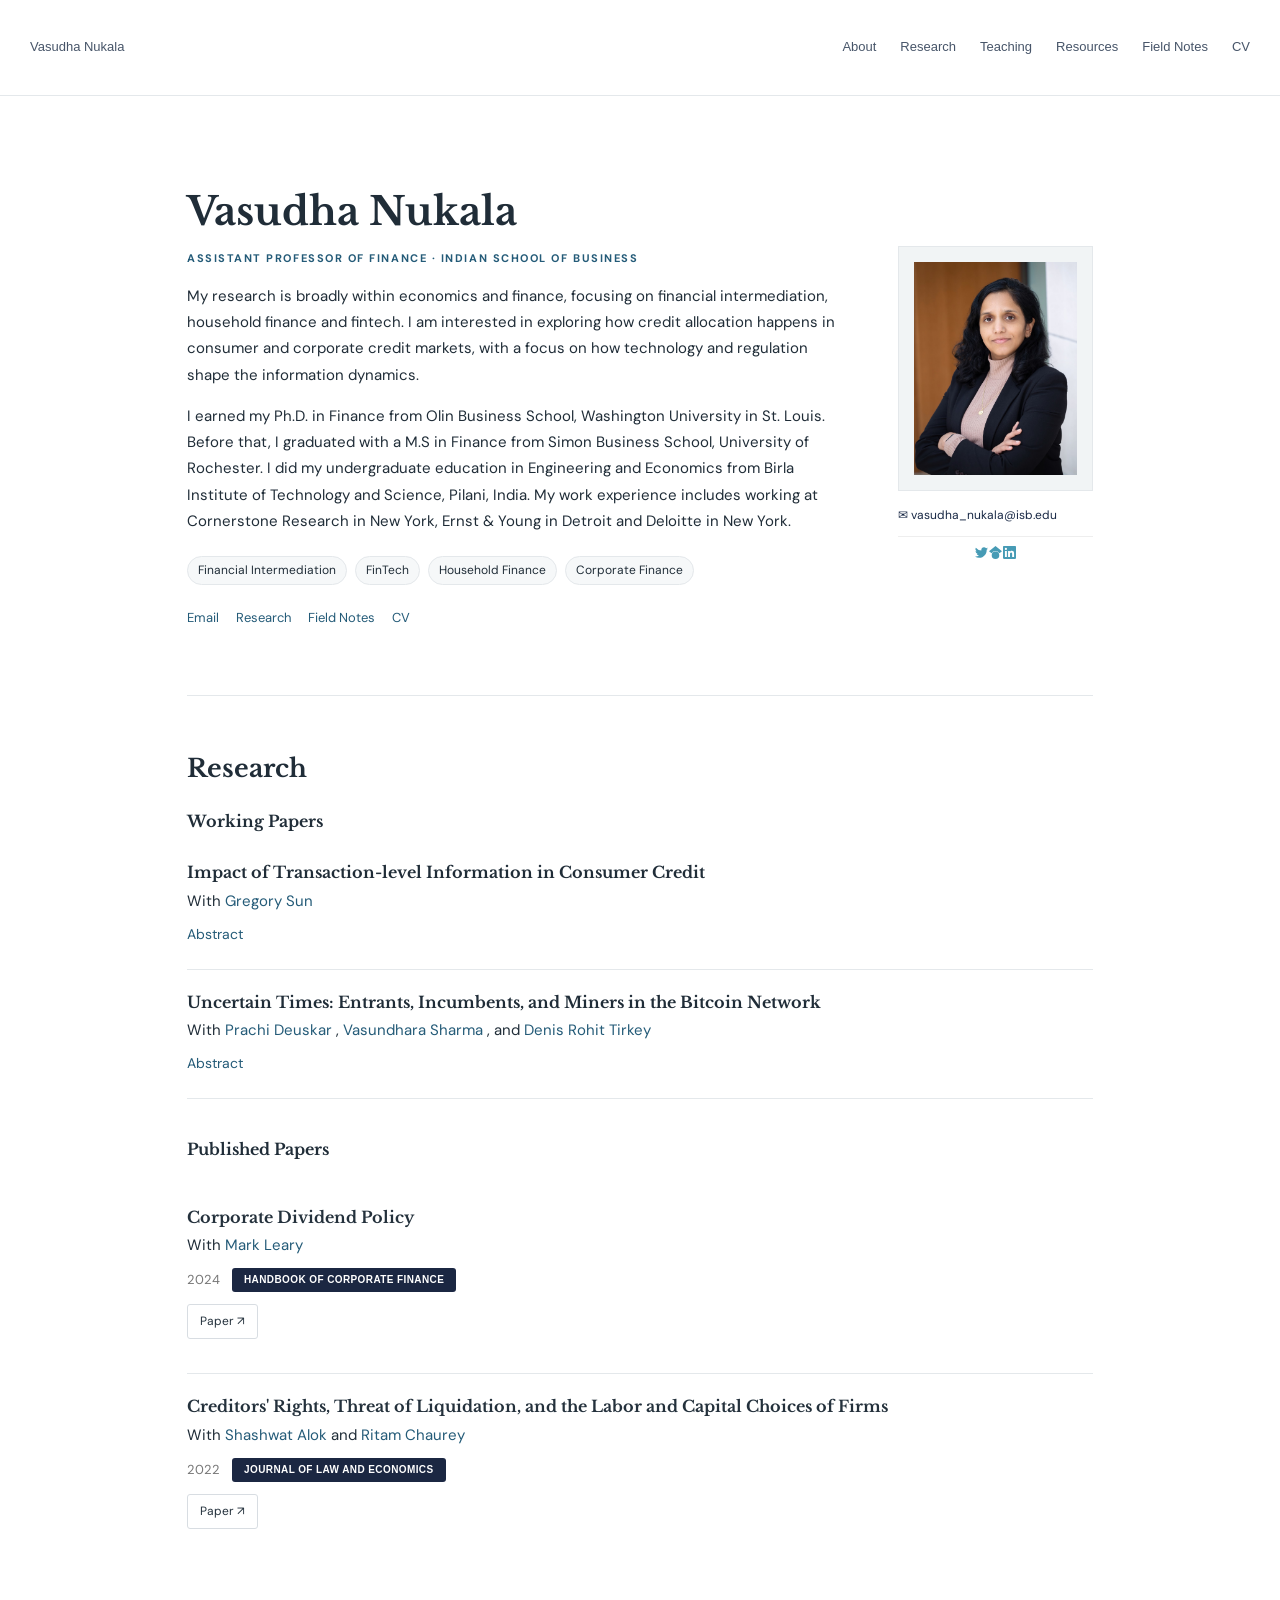
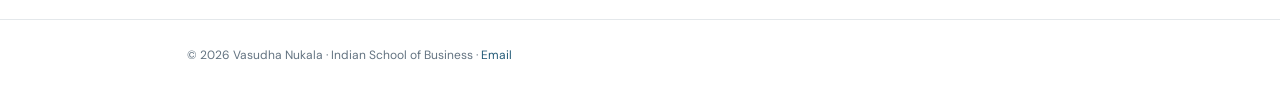
==== commit 3008fe59: "Fix navigation and action links formatting Updated links in the navigation and actions sections to r" ====
--- a/index.html
+++ b/index.html
@@ -17,9 +17,9 @@
         <a href="index.html#about">About</a>
         <a href="index.html#research">Research</a>
         
-        <a href="index.html#teaching">Teaching</a>
-        <a href="resources/">Resources ↗</a>
-        <a href="notebook/">Field Notes ↗</a>
+        <a href="teaching/">Teaching</a>
+        <a href="resources/">Resources</a>
+        <a href="notebook/">Field Notes</a>
         <a href="index.html#cv">CV</a>
       </nav>
     </div>
@@ -57,9 +57,9 @@
         </div>
 
         <div class="actions">
-          <a href="mailto:Vasudha_Nukala@isb.edu">Email ↗</a>
-          <a href="research/">Research ↗</a>
-          <a href="notebook/">Field Notes ↗</a>
+          <a href="mailto:Vasudha_Nukala@isb.edu">Email</a>
+          <a href="research/">Research</a>
+          <a href="notebook/">Field Notes</a>
           <a href="#cv">CV </a>
         </div>
       </div>
@@ -274,16 +274,7 @@
       <p class="meta">Selected activities only. Please verify formal conference names and presentation roles before publishing.</p>
     </section>
 -->
-    <!-- TEACHING -->
-    <section id="teaching">
-      <div class="section-kicker">Courses</div>
-      <h2>Teaching</h2>
-      <div class="paper">
-        <h3>Corporate Control, Mergers &amp; Acquisitions</h3>
-        <p class="meta">Indian School of Business · PGP / MBA elective</p>
-        <p>A finance-focused course covering the economics of acquisitions, valuation, deal financing, governance, and transaction design.</p>
-      </div>
-    </section>
+
 
 
   </div>
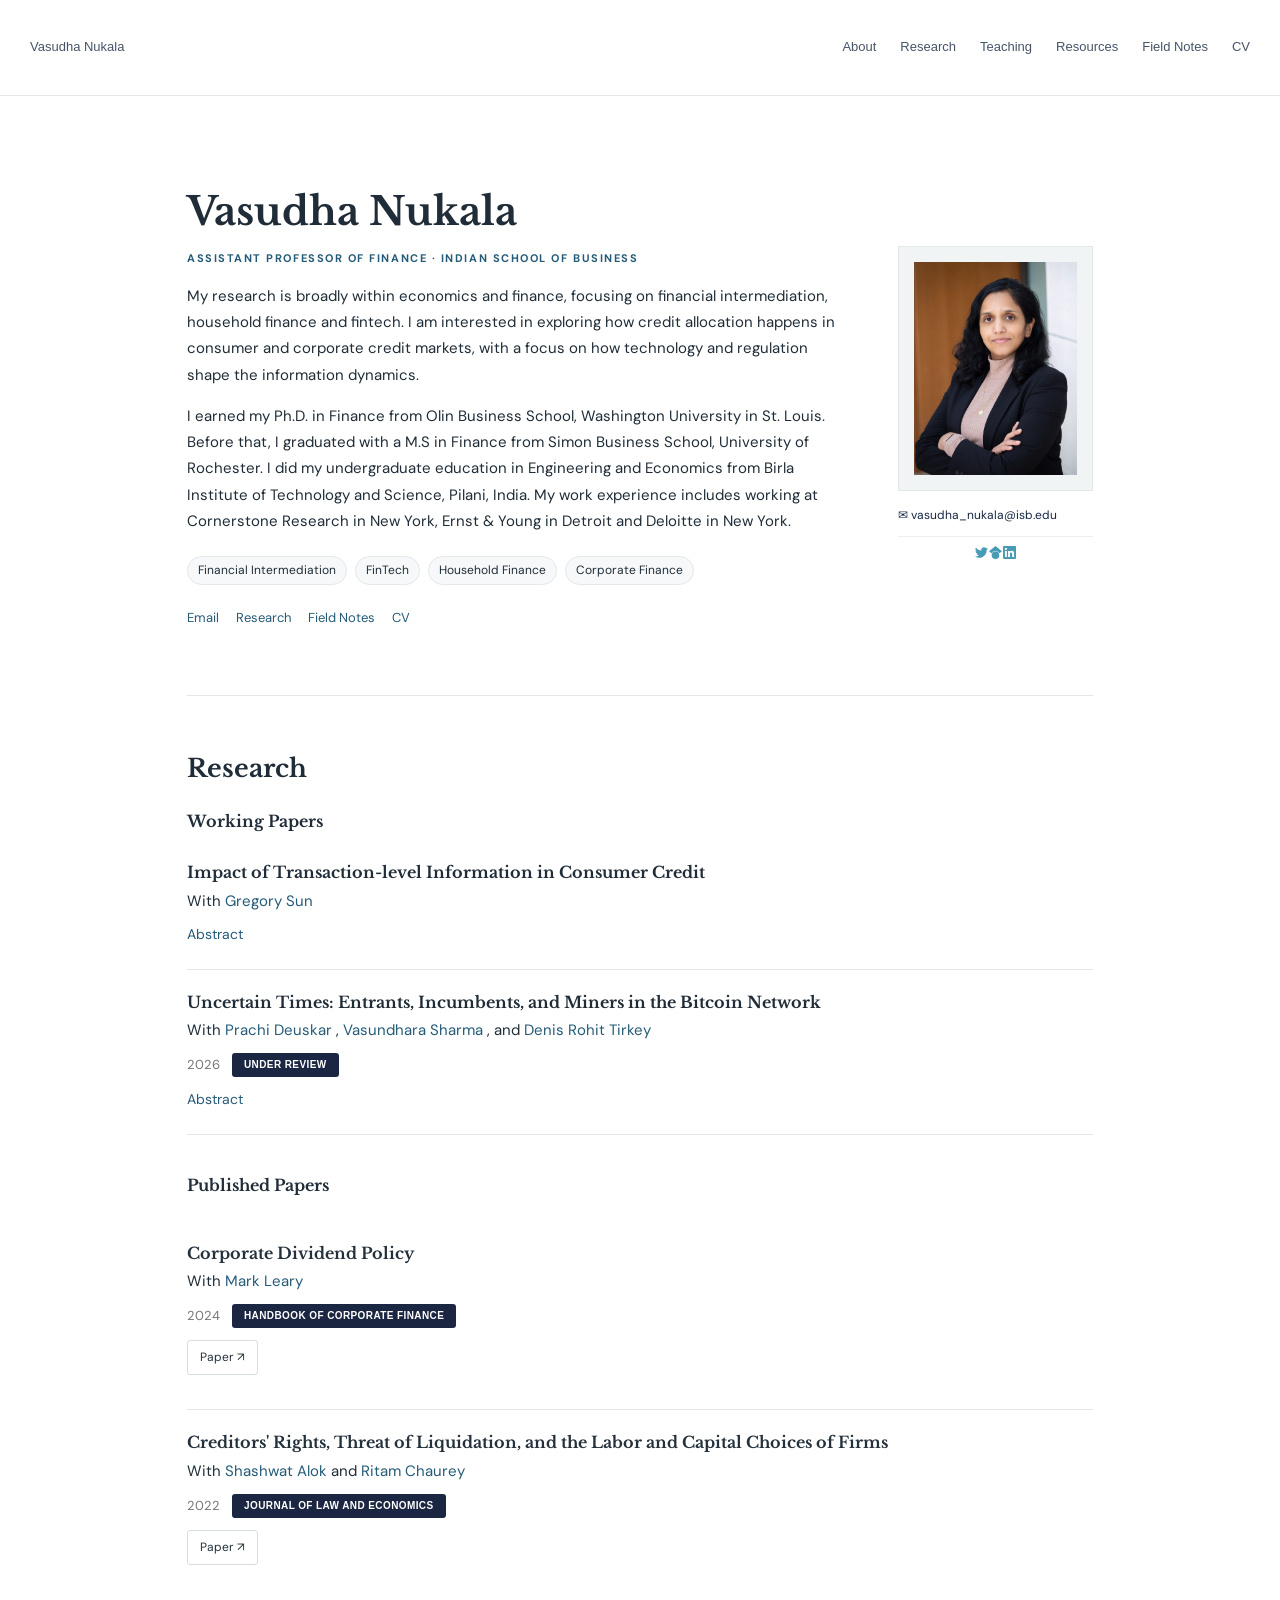
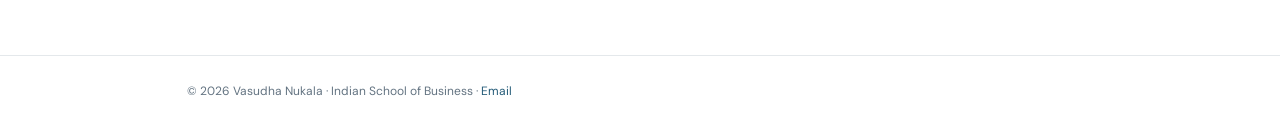
==== commit 8af49b06: "Add publication info section to index.html" ====
--- a/index.html
+++ b/index.html
@@ -162,6 +162,11 @@
         <a href="" target="_blank" rel="noopener">
         Denis Rohit Tirkey </a>
         </div>
+
+          <div class="publication-info">
+          <span>2026</span>
+        <span class="journal-badge">UNDER REVIEW</span>
+        </div>
         
         <details>
           <summary>Abstract</summary>
--- a/style.css
+++ b/style.css
@@ -692,3 +692,64 @@
   border-color: #286183;
   color: #286183;
 }
+
+
+
+/* ==========================================
+   TEACHING PAGE
+   ========================================== */
+
+.teaching-institution {
+  font-family: 'Libre Baskerville', Georgia, serif;
+  font-size: 21px;
+  font-weight: 600;
+  color: var(--accent);
+  margin-top: 40px;
+  margin-bottom: 22px;
+}
+
+.teaching-group {
+  margin-bottom: 28px;
+}
+
+.teaching-group h4 {
+  font-size: 16px;
+  font-weight: 700;
+  color: var(--ink);
+  margin-bottom: 12px;
+}
+
+.teaching-group p {
+  font-size: 15px;
+  line-height: 1.7;
+  margin: 0 0 12px;
+}
+
+/* Teaching institution headings */
+
+#teaching .teaching-institution {
+  font-family: 'Libre Baskerville', Georgia, serif;
+  font-size: 22px;
+  font-weight: 600;
+  color: var(--accent);
+  margin-top: 45px;
+  margin-bottom: 25px;
+}
+
+/* ==========================================
+   TEACHING PAGE - SEPARATORS
+   ========================================== */
+
+/* Remove horizontal lines between individual courses */
+#teaching .paper {
+  border-bottom: none;
+  padding-bottom: 0;
+  margin-bottom: 28px;
+}
+
+/* Add a separator before the second university */
+#teaching .teaching-institution:not(:first-of-type) {
+  border-top: 1px solid #e2e6e9;
+  padding-top: 35px;
+  margin-top: 45px;
+}
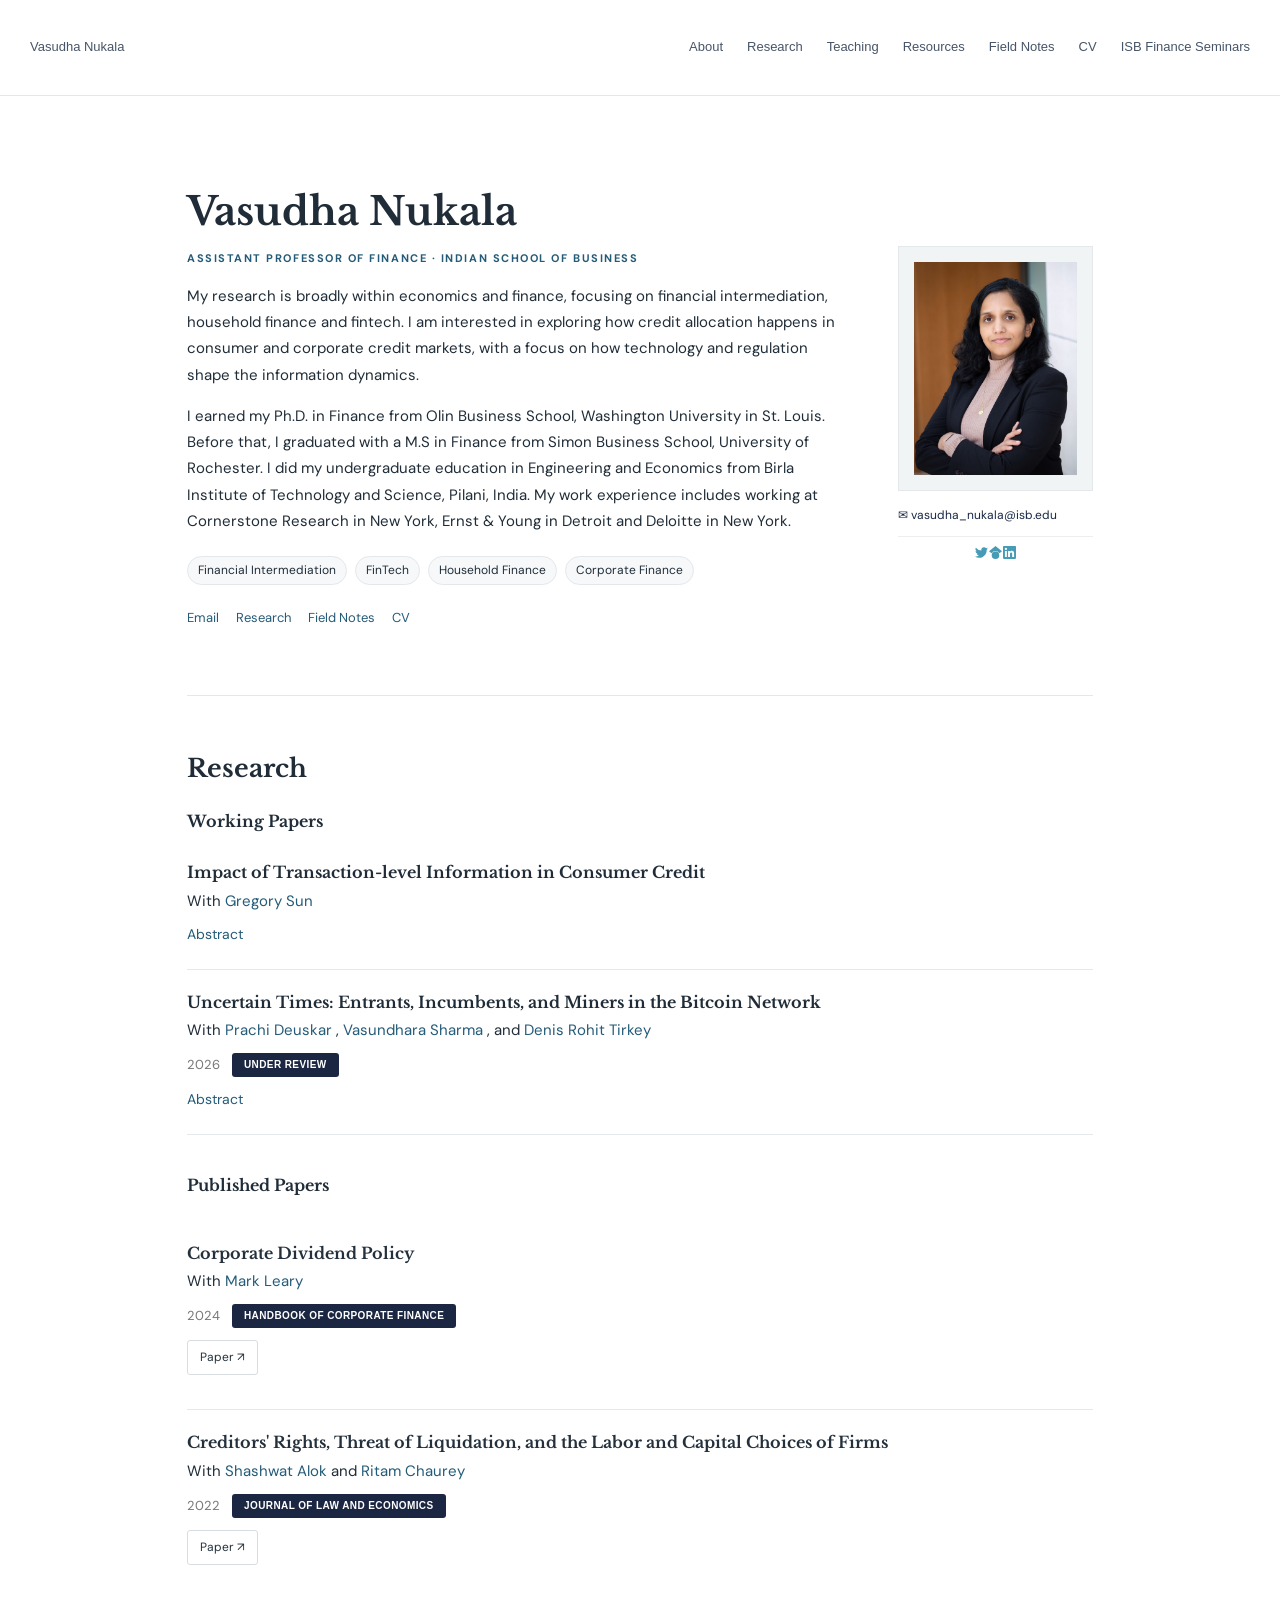
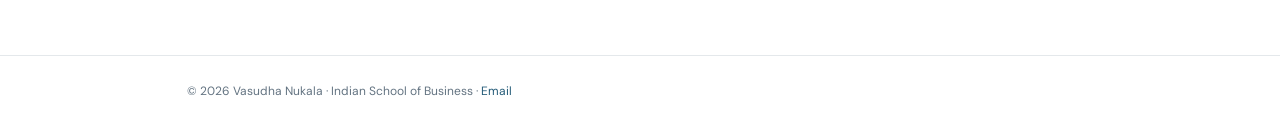
==== commit 517c8de7: "Add link to ISB Finance Seminars in navigation" ====
--- a/index.html
+++ b/index.html
@@ -16,11 +16,11 @@
       <nav class="links">
         <a href="index.html#about">About</a>
         <a href="index.html#research">Research</a>
-        
         <a href="teaching/">Teaching</a>
         <a href="resources/">Resources</a>
         <a href="notebook/">Field Notes</a>
         <a href="index.html#cv">CV</a>
+        <a href="seminars/">ISB Finance Seminars</a>
       </nav>
     </div>
   </header>
--- a/style.css
+++ b/style.css
@@ -753,3 +753,110 @@
   padding-top: 35px;
   margin-top: 45px;
 }
+
+/* Reduce spacing between Olin courses only */
+
+#teaching .olin-courses .paper {
+  margin-bottom: 14px;
+  padding-bottom: 0;
+  border-bottom: none;
+}
+
+#teaching .olin-courses .paper h3 {
+  margin-bottom: 4px;
+}
+
+#teaching .olin-courses .paper .meta {
+  margin-top: 0;
+  margin-bottom: 0;
+}
+
+
+/* ==========================================
+   TEACHING PAGE - TWO-COLUMN CARDS
+   ========================================== */
+
+#teaching.teaching-page .teaching-cards {
+  display: grid;
+  grid-template-columns: repeat(2, minmax(0, 1fr));
+  gap: 24px;
+  margin-top: 35px;
+  align-items: stretch;
+}
+
+#teaching.teaching-page .teaching-card {
+  border: 1px solid #e1e5e8;
+  border-radius: 4px;
+  padding: 25px 24px;
+  min-width: 0;
+}
+
+#teaching.teaching-page .teaching-card h3 {
+  font-family: 'Libre Baskerville', Georgia, serif;
+  font-size: 17px;
+  font-weight: 400;
+  color: var(--ink);
+  margin: 0 0 8px;
+  line-height: 1.5;
+}
+
+#teaching.teaching-page .teaching-card-subtitle {
+  font-size: 12px;
+  font-style: italic;
+  color: #888;
+  margin: 0 0 22px;
+}
+
+#teaching.teaching-page .teaching-course {
+  display: flex;
+  align-items: flex-start;
+  gap: 10px;
+  padding: 12px 0;
+  border-bottom: 1px solid #edf0f2;
+  font-size: 13px;
+  line-height: 1.5;
+  color: var(--ink);
+}
+
+#teaching.teaching-page .teaching-course:last-child {
+  border-bottom: none;
+}
+
+#teaching.teaching-page .role-badge {
+  display: inline-block;
+  flex-shrink: 0;
+  padding: 4px 7px;
+  border-radius: 2px;
+  color: #ffffff;
+  font-family: Arial, sans-serif;
+  font-size: 9px;
+  font-weight: 700;
+  letter-spacing: 0.04em;
+  line-height: 1.3;
+}
+
+#teaching.teaching-page .role-badge.instructor {
+  background: #1b2742;
+}
+
+#teaching.teaching-page .role-badge.ta {
+  background: #7b9f8f;
+}
+
+#teaching.teaching-page .course-detail {
+  font-size: 11px;
+  color: #888;
+  margin-top: 3px;
+}
+
+/* Mobile layout */
+@media (max-width: 720px) {
+  #teaching.teaching-page .teaching-cards {
+    grid-template-columns: 1fr;
+    gap: 18px;
+  }
+
+  #teaching.teaching-page .teaching-card {
+    padding: 20px;
+  }
+}
